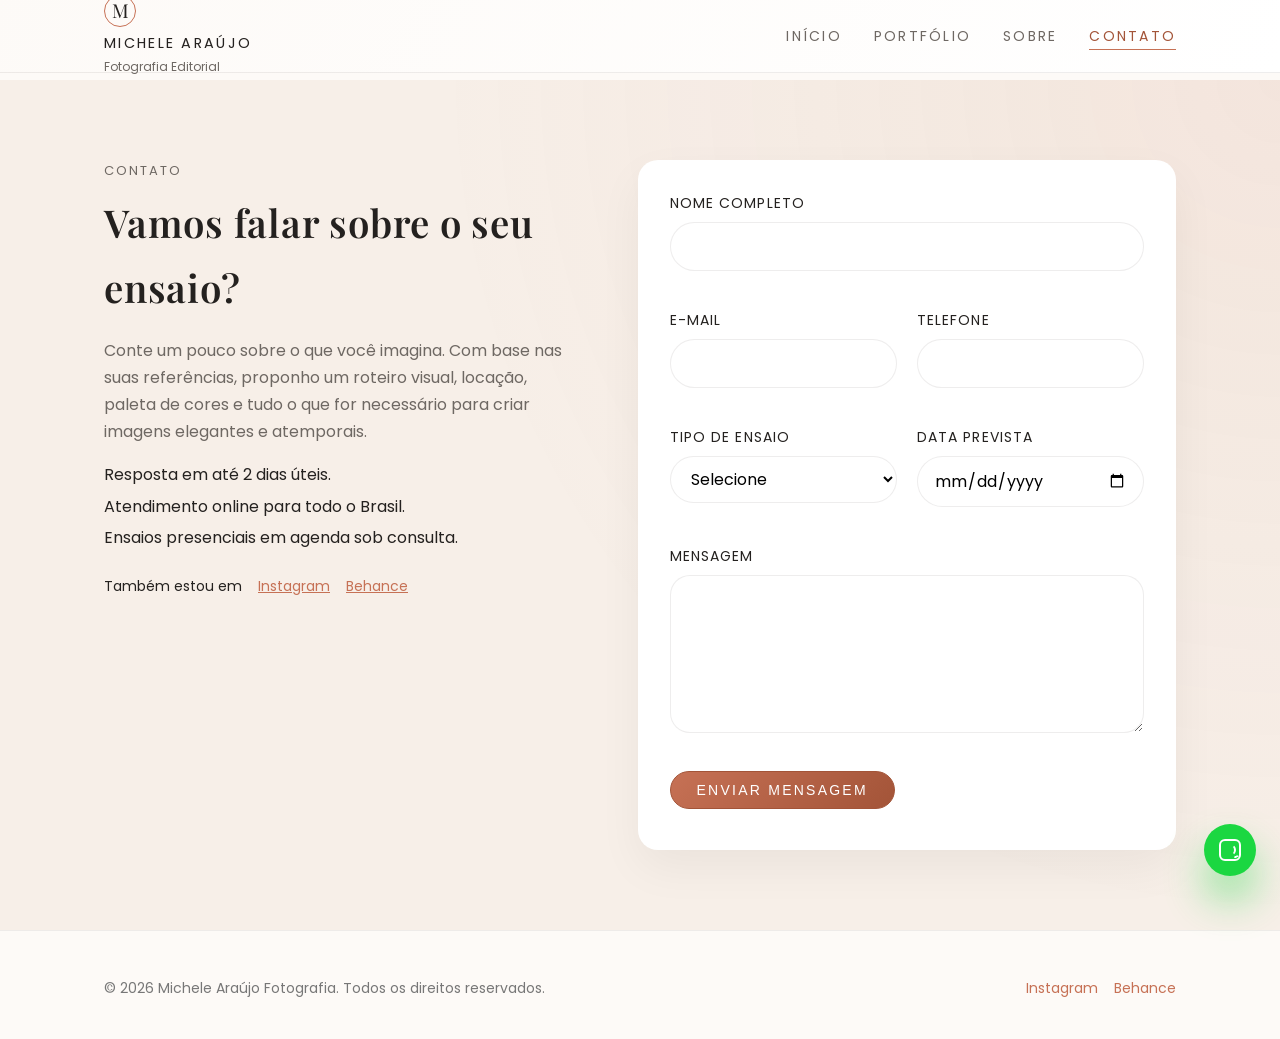
==== contato.html @ 4032d711 "first commit" ====
<!DOCTYPE html>
<html lang="pt-BR">
<head>
  <meta charset="UTF-8">
  <meta http-equiv="X-UA-Compatible" content="IE=edge">
  <meta name="viewport" content="width=device-width, initial-scale=1.0">
  <meta name="description" content="Entre em contato para agendar ensaios, eventos ou projetos editoriais.">
  <title>Contato | Fotografia Editorial</title>

  <link rel="preconnect" href="https://fonts.googleapis.com">
  <link rel="preconnect" href="https://fonts.gstatic.com" crossorigin>
  <link href="https://fonts.googleapis.com/css2?family=Playfair+Display:wght@400;500;600;700&family=Poppins:wght@300;400;500;600&display=swap" rel="stylesheet">

  <link rel="stylesheet" href="css/style.css">
</head>
<body>
  <header class="site-header">
    <div class="container header-inner">
      <a href="index.html" class="logo" aria-label="Ir para a página inicial">
        <span class="logo-mark">M</span>
        <span class="logo-text">Michele Araújo</span>
        <span class="logo-sub">Fotografia Editorial</span>
      </a>

      <button class="nav-toggle" aria-label="Abrir menu" aria-expanded="false">
        <span></span>
        <span></span>
      </button>

      <nav class="main-nav" aria-label="Navegação principal">
        <ul>
          <li><a href="index.html">Início</a></li>
          <li><a href="portfolio.html">Portfólio</a></li>
          <li><a href="sobre.html">Sobre</a></li>
          <li><a href="contato.html" class="active">Contato</a></li>
        </ul>
      </nav>
    </div>
  </header>

  <main>
    <section class="section section-contact-full" aria-label="Formulário de contato">
      <div class="container contact-layout">
        <div class="contact-intro fade-in">
          <p class="section-kicker">Contato</p>
          <h1 class="section-title">Vamos falar sobre o seu ensaio?</h1>
          <p>
            Conte um pouco sobre o que você imagina. Com base nas suas referências, proponho um roteiro visual,
            locação, paleta de cores e tudo o que for necessário para criar imagens elegantes e atemporais.
          </p>
          <ul class="contact-list">
            <li>Resposta em até 2 dias úteis.</li>
            <li>Atendimento online para todo o Brasil.</li>
            <li>Ensaios presenciais em agenda sob consulta.</li>
          </ul>

          <div class="contact-social">
            <span>Também estou em</span>
            <a href="https://www.instagram.com" target="_blank" rel="noopener noreferrer">Instagram</a>
            <a href="https://www.behance.net" target="_blank" rel="noopener noreferrer">Behance</a>
          </div>
        </div>

        <div class="contact-form-wrapper fade-in" style="--delay: 0.1s">
          <form id="contact-form" novalidate>
            <div class="form-group">
              <label for="nome">Nome completo</label>
              <input type="text" id="nome" name="nome" required autocomplete="name">
              <span class="form-error" data-for="nome"></span>
            </div>

            <div class="form-row">
              <div class="form-group">
                <label for="email">E-mail</label>
                <input type="email" id="email" name="email" required autocomplete="email">
                <span class="form-error" data-for="email"></span>
              </div>

              <div class="form-group">
                <label for="telefone">Telefone</label>
                <input type="tel" id="telefone" name="telefone" autocomplete="tel">
                <span class="form-error" data-for="telefone"></span>
              </div>
            </div>

            <div class="form-row">
              <div class="form-group">
                <label for="tipo-ensaio">Tipo de ensaio</label>
                <select id="tipo-ensaio" name="tipo-ensaio" required>
                  <option value="">Selecione</option>
                  <option value="editorial">Ensaio editorial</option>
                  <option value="pessoal">Retrato pessoal / marca pessoal</option>
                  <option value="casamento">Casamento / evento</option>
                  <option value="outro">Outro projeto</option>
                </select>
                <span class="form-error" data-for="tipo-ensaio"></span>
              </div>

              <div class="form-group">
                <label for="data-prevista">Data prevista</label>
                <input type="date" id="data-prevista" name="data-prevista">
                <span class="form-error" data-for="data-prevista"></span>
              </div>
            </div>

            <div class="form-group">
              <label for="mensagem">Mensagem</label>
              <textarea id="mensagem" name="mensagem" rows="5" required></textarea>
              <span class="form-error" data-for="mensagem"></span>
            </div>

            <button type="submit" class="btn-primary">Enviar mensagem</button>
            <p class="form-success" id="form-success" aria-live="polite"></p>
          </form>
        </div>
      </div>
    </section>
  </main>

  <footer class="site-footer">
    <div class="container footer-inner">
      <p>&copy; <span id="footer-year"></span> Michele Araújo Fotografia. Todos os direitos reservados.</p>
      <div class="footer-links">
        <a href="https://www.instagram.com" target="_blank" rel="noopener noreferrer">Instagram</a>
        <a href="https://www.behance.net" target="_blank" rel="noopener noreferrer">Behance</a>
      </div>
    </div>
  </footer>

  <a href="https://wa.me/5500000000000" target="_blank" rel="noopener noreferrer" class="whatsapp-float" aria-label="Conversar pelo WhatsApp">
    <span class="whatsapp-icon"></span>
  </a>

  <div class="lightbox" id="lightbox" aria-hidden="true">
    <button class="lightbox-close" aria-label="Fechar imagem">&times;</button>
    <img src="" alt="Visualização ampliada" class="lightbox-image">
  </div>

  <script src="js/script.js"></script>
</body>
</html>
---- css/style.css ----
/* =========================================================
   Base
   ========================================================= */

:root {
  --bg-page: #fdfaf7;
  --bg-surface: #ffffff;
  --bg-soft: #f7efe8;
  --bg-soft-alt: #f3f6ff;
  --text-main: #24211f;
  --text-muted: #6e6863;
  --accent: #c67155;
  --accent-soft: rgba(198, 113, 85, 0.16);
  --accent-strong: #a35438;
  --border-soft: rgba(44, 33, 28, 0.08);
}

*,
*::before,
*::after {
  box-sizing: border-box;
}

html {
  scroll-behavior: smooth;
}

body {
  margin: 0;
  font-family: "Poppins", system-ui, -apple-system, BlinkMacSystemFont, "Segoe UI", sans-serif;
  font-size: 16px;
  line-height: 1.7;
  color: var(--text-main);
  background-color: var(--bg-page);
  -webkit-font-smoothing: antialiased;
}

img {
  max-width: 100%;
  display: block;
}

a {
  color: var(--accent);
  text-decoration: none;
}

a:hover {
  text-decoration: underline;
}

main {
  padding-top: 80px; /* espaço para o header fixo */
}

/* =========================================================
   Layout helpers
   ========================================================= */

.container {
  width: 100%;
  max-width: 1120px;
  margin: 0 auto;
  padding: 0 24px;
}

.container-wide {
  width: 100%;
  max-width: 1320px;
  margin: 0 auto;
  padding: 0 24px;
}

.container-narrow {
  width: 100%;
  max-width: 840px;
  margin: 0 auto;
  padding: 0 24px;
}

.section {
  padding: 80px 0;
}

.section-header {
  text-align: center;
  margin-bottom: 56px;
}

.section-kicker {
  font-size: 0.8125rem;
  letter-spacing: 0.16em;
  text-transform: uppercase;
  color: var(--accent);
  margin: 0 0 8px;
}

.section-title {
  font-family: "Playfair Display", "Times New Roman", serif;
  font-size: 2.4rem;
  letter-spacing: 0.02em;
  font-weight: 600;
  margin: 0 0 12px;
}

.section-subtitle {
  max-width: 640px;
  margin: 0 auto;
  color: var(--text-muted);
}

/* =========================================================
   Header e navegação
   ========================================================= */

.site-header {
  position: fixed;
  top: 0;
  left: 0;
  right: 0;
  z-index: 50;
  background: linear-gradient(
    120deg,
    rgba(253, 250, 247, 0.98),
    rgba(255, 255, 255, 0.98)
  );
  border-bottom: 1px solid var(--border-soft);
  backdrop-filter: blur(16px);
}

.header-inner {
  display: flex;
  align-items: center;
  justify-content: space-between;
  height: 72px;
}

.logo {
  display: inline-flex;
  flex-direction: column;
  gap: 2px;
  color: var(--text-main);
}

.logo-mark {
  font-family: "Playfair Display", "Times New Roman", serif;
  font-size: 1.2rem;
  border: 1px solid var(--accent);
  border-radius: 999px;
  width: 32px;
  height: 32px;
  display: inline-flex;
  align-items: center;
  justify-content: center;
  margin-bottom: 2px;
}

.logo-text {
  font-size: 0.9rem;
  letter-spacing: 0.16em;
  text-transform: uppercase;
}

.logo-sub {
  font-size: 0.75rem;
  color: var(--text-muted);
}

.main-nav ul {
  list-style: none;
  display: flex;
  align-items: center;
  gap: 32px;
  margin: 0;
  padding: 0;
}

.main-nav a {
  font-size: 0.875rem;
  letter-spacing: 0.16em;
  text-transform: uppercase;
  color: var(--text-muted);
  position: relative;
  padding-bottom: 4px;
}

.main-nav a::after {
  content: "";
  position: absolute;
  left: 0;
  bottom: 0;
  height: 1px;
  width: 0;
  background-color: var(--accent);
  transition: width 0.25s ease;
}

.main-nav a:hover::after {
  width: 100%;
}

.main-nav a.active {
  color: var(--accent-strong);
}

.main-nav a.active::after {
  width: 100%;
}

.nav-toggle {
  display: none;
  width: 36px;
  height: 36px;
  border-radius: 999px;
  border: 1px solid var(--border-soft);
  background-color: transparent;
  align-items: center;
  justify-content: center;
  padding: 0;
  cursor: pointer;
}

.nav-toggle span {
  width: 18px;
  height: 1px;
  background-color: var(--text-main);
  display: block;
  transition: transform 0.2s ease, opacity 0.2s ease, translate 0.2s ease;
}

.nav-toggle span + span {
  margin-top: 5px;
}

.nav-toggle.is-open span:first-child {
  transform: rotate(45deg);
  translate: 0 3px;
}

.nav-toggle.is-open span:last-child {
  transform: rotate(-45deg);
  translate: 0 -3px;
}

/* =========================================================
   Hero grid (home)
   ========================================================= */

.hero-grid-section {
  padding-top: 96px;
  padding-bottom: 40px;
}

.hero-grid {
  display: grid;
  grid-template-columns: repeat(4, minmax(0, 1fr));
  grid-auto-rows: minmax(160px, 1fr);
  gap: 16px;
}

.hero-grid-item {
  overflow: hidden;
  border-radius: 18px;
  background:
    radial-gradient(circle at 0% 0%, rgba(198, 113, 85, 0.06), transparent 55%),
    #f7f4f1;
  position: relative;
}

.hero-grid-item img {
  width: 100%;
  height: 100%;
  object-fit: cover;
  transform: scale(1.01);
  transition: transform 0.6s ease, filter 0.4s ease;
}

.hero-grid-item:hover img {
  transform: scale(1.05);
  filter: saturate(1.1) contrast(1.03);
}

/* =========================================================
   Cards de trabalhos
   ========================================================= */

.works-grid {
  display: grid;
  grid-template-columns: repeat(3, minmax(0, 1fr));
  gap: 40px;
}

.work-card {
  display: flex;
  flex-direction: column;
  gap: 16px;
}

.work-image-link {
  display: block;
  border-radius: 18px;
  overflow: hidden;
  background-color: #f6f0ea;
}

.work-image-link img {
  width: 100%;
  height: 100%;
  max-height: 340px;
  object-fit: cover;
  transform: scale(1.01);
  transition: transform 0.6s ease, filter 0.4s ease;
}

.work-image-link:hover img {
  transform: scale(1.04);
  filter: saturate(1.15) contrast(1.05);
}

.work-content {
  display: flex;
  flex-direction: column;
  gap: 4px;
}

.work-title {
  font-family: "Playfair Display", "Times New Roman", serif;
  font-size: 1.6rem;
  margin: 0;
}

.work-title a {
  text-decoration: none;
}

.work-meta {
  font-size: 0.8125rem;
  text-transform: uppercase;
  letter-spacing: 0.16em;
  color: var(--accent);
}

.work-description {
  margin-top: 8px;
  color: var(--text-muted);
}

.text-link {
  display: inline-flex;
  align-items: center;
  gap: 4px;
  font-size: 0.875rem;
  text-transform: uppercase;
  letter-spacing: 0.16em;
  color: var(--accent-strong);
  margin-top: 12px;
  position: relative;
}

.text-link::after {
  content: "";
  position: absolute;
  left: 0;
  bottom: -2px;
  height: 1px;
  width: 100%;
  background-color: var(--accent-strong);
  transform-origin: left;
  transform: scaleX(0);
  transition: transform 0.25s ease;
}

.text-link:hover::after {
  transform: scaleX(1);
}

/* =========================================================
   Depoimentos
   ========================================================= */

.section-testimonials {
  border-top: 1px solid var(--border-soft);
  border-bottom: 1px solid var(--border-soft);
  background: radial-gradient(circle at 0% 0%, rgba(198, 113, 85, 0.04), transparent 60%), var(--bg-surface);
}

.testimonials-grid {
  display: grid;
  grid-template-columns: repeat(3, minmax(0, 1fr));
  gap: 40px;
}

.testimonial-card {
  display: flex;
  flex-direction: column;
  gap: 16px;
}

.testimonial-avatar {
  width: 64px;
  height: 64px;
  border-radius: 999px;
  object-fit: cover;
}

.testimonial-name {
  font-weight: 500;
  margin: 0;
}

.testimonial-role {
  font-size: 0.8125rem;
  text-transform: uppercase;
  letter-spacing: 0.16em;
  color: #999999;
  margin-bottom: 8px;
}

.testimonial-text {
  color: var(--text-muted);
}

/* =========================================================
   Contato (home preview)
   ========================================================= */

.section-contact-preview {
  padding-top: 72px;
  padding-bottom: 88px;
}

.contact-preview {
  display: flex;
  align-items: flex-start;
  justify-content: space-between;
  gap: 40px;
  border-radius: 28px;
  padding: 40px 40px 36px;
  background: radial-gradient(circle at 10% 0%, rgba(198, 113, 85, 0.12), transparent 55%), var(--bg-soft);
}

.contact-preview .section-title {
  font-size: 2rem;
}

.contact-preview p {
  margin: 0 0 16px;
  color: var(--text-muted);
}

.contact-preview-actions {
  display: flex;
  flex-direction: column;
  gap: 12px;
  align-items: flex-start;
}

/* =========================================================
   Páginas internas: Sobre, Contato
   ========================================================= */

.about-layout {
  display: grid;
  grid-template-columns: minmax(0, 1.2fr) minmax(0, 1.6fr);
  gap: 72px;
  align-items: center;
}

.about-photo img {
  border-radius: 24px;
  object-fit: cover;
}

.about-text p {
  margin-top: 0;
  margin-bottom: 16px;
  color: var(--text-muted);
}

.about-list {
  list-style: none;
  padding: 0;
  margin: 16px 0 32px;
}

.about-list li {
  margin-bottom: 4px;
}

.section-contact-full {
  background: radial-gradient(circle at 100% 0, rgba(198, 113, 85, 0.08), transparent 55%), var(--bg-soft);
}

.contact-layout {
  display: grid;
  grid-template-columns: minmax(0, 1.2fr) minmax(0, 1.4fr);
  gap: 72px;
  align-items: flex-start;
}

.contact-intro p {
  color: var(--text-muted);
}

.contact-list {
  list-style: none;
  padding: 0;
  margin: 16px 0 24px;
}

.contact-list li {
  margin-bottom: 4px;
}

.contact-social {
  display: flex;
  flex-wrap: wrap;
  align-items: center;
  gap: 16px;
  margin-top: 8px;
  font-size: 0.875rem;
}

.contact-social a {
  text-decoration: underline;
}

/* Formulário */

.contact-form-wrapper {
  background-color: var(--bg-surface);
  border-radius: 20px;
  padding: 32px 32px 28px;
  box-shadow: 0 18px 45px rgba(0, 0, 0, 0.05);
}

form {
  margin: 0;
}

.form-row {
  display: grid;
  grid-template-columns: repeat(2, minmax(0, 1fr));
  gap: 20px;
}

.form-group {
  display: flex;
  flex-direction: column;
  gap: 6px;
  margin-bottom: 16px;
}

label {
  font-size: 0.875rem;
  letter-spacing: 0.08em;
  text-transform: uppercase;
}

input,
select,
textarea {
  border-radius: 999px;
  border: 1px solid var(--border-soft);
  padding: 10px 16px;
  font: inherit;
  outline: none;
  background-color: #ffffff;
  transition: border-color 0.15s ease, box-shadow 0.15s ease, background-color 0.15s ease;
}

textarea {
  border-radius: 20px;
  resize: vertical;
  min-height: 120px;
}

input:focus,
select:focus,
textarea:focus {
  border-color: var(--accent);
  box-shadow: 0 0 0 1px var(--accent-soft);
}

.form-error {
  font-size: 0.75rem;
  color: #b3261e;
  min-height: 16px;
}

.form-success {
  font-size: 0.85rem;
  color: #1b7f3b;
  margin-top: 12px;
}

/* Botões */

.btn-primary {
  display: inline-flex;
  align-items: center;
  justify-content: center;
  padding: 10px 26px;
  border-radius: 999px;
  border: 1px solid var(--accent-strong);
  background: linear-gradient(135deg, var(--accent), var(--accent-strong));
  color: #ffffff;
  font-size: 0.875rem;
  letter-spacing: 0.16em;
  text-transform: uppercase;
  cursor: pointer;
  transition: background 0.2s ease, color 0.2s ease, transform 0.1s ease, box-shadow 0.1s ease;
}

.btn-primary:hover {
  background: linear-gradient(135deg, #ffffff, #fff5f1);
  color: var(--accent-strong);
  box-shadow: 0 16px 30px rgba(198, 113, 85, 0.35);
  transform: translateY(-1px);
}

.btn-primary:active {
  transform: translateY(0);
  box-shadow: none;
}

/* =========================================================
   Páginas de trabalho individual
   ========================================================= */

.work-hero {
  padding-top: 96px;
  padding-bottom: 40px;
}

.work-hero-image img {
  border-radius: 24px;
  max-height: 520px;
  width: 100%;
  object-fit: cover;
}

.work-hero-text {
  margin-top: 32px;
}

.work-hero-text p {
  color: var(--text-muted);
}

.work-gallery-section {
  padding-top: 24px;
}

.work-gallery {
  display: grid;
  grid-template-columns: repeat(3, minmax(0, 1fr));
  gap: 20px;
}

.work-gallery-item img {
  border-radius: 16px;
  width: 100%;
  height: 100%;
  object-fit: cover;
  cursor: zoom-in;
}

.section-work-nav {
  border-top: 1px solid rgba(0, 0, 0, 0.04);
}

.work-nav {
  display: flex;
  align-items: center;
  justify-content: space-between;
  gap: 16px;
}

.work-nav-links {
  display: flex;
  align-items: center;
  gap: 20px;
}

.work-nav-disabled {
  font-size: 0.875rem;
  color: #bbbbbb;
  letter-spacing: 0.16em;
  text-transform: uppercase;
}

/* =========================================================
   Footer
   ========================================================= */

.site-footer {
  border-top: 1px solid rgba(0, 0, 0, 0.06);
  padding: 32px 0 24px;
}

.footer-inner {
  display: flex;
  align-items: center;
  justify-content: space-between;
  gap: 16px;
  font-size: 0.875rem;
  color: #777777;
}

.footer-links {
  display: flex;
  gap: 16px;
}

.footer-links a {
  text-decoration: none;
}

.footer-links a:hover {
  text-decoration: underline;
}

/* =========================================================
   Botão flutuante WhatsApp
   ========================================================= */

.whatsapp-float {
  position: fixed;
  right: 24px;
  bottom: 24px;
  width: 52px;
  height: 52px;
  border-radius: 999px;
  background-color: #1bd741;
  box-shadow: 0 24px 40px rgba(27, 215, 65, 0.45);
  display: flex;
  align-items: center;
  justify-content: center;
  z-index: 40;
  transition: transform 0.15s ease, box-shadow 0.15s ease;
}

.whatsapp-float:hover {
  transform: translateY(-2px);
  box-shadow: 0 28px 50px rgba(27, 215, 65, 0.6);
}

.whatsapp-icon {
  width: 22px;
  height: 22px;
  border-radius: 6px;
  border: 2px solid #ffffff;
  position: relative;
}

.whatsapp-icon::before,
.whatsapp-icon::after {
  content: "";
  position: absolute;
  border-radius: 999px;
  border: 2px solid #ffffff;
}

.whatsapp-icon::before {
  width: 12px;
  height: 12px;
  border-top-color: transparent;
  border-left-color: transparent;
  border-bottom-color: transparent;
  top: 3px;
  left: 3px;
}

.whatsapp-icon::after {
  width: 7px;
  height: 7px;
  border-top-color: transparent;
  border-left-color: transparent;
  border-right-color: transparent;
  bottom: 1px;
  right: 0;
  transform: rotate(-20deg);
}

/* =========================================================
   Lightbox
   ========================================================= */

.lightbox {
  position: fixed;
  inset: 0;
  background-color: rgba(0, 0, 0, 0.86);
  display: flex;
  align-items: center;
  justify-content: center;
  padding: 32px;
  opacity: 0;
  visibility: hidden;
  transition: opacity 0.2s ease, visibility 0.2s ease;
  z-index: 60;
}

.lightbox.is-open {
  opacity: 1;
  visibility: visible;
}

.lightbox-image {
  max-width: 100%;
  max-height: 100%;
  border-radius: 16px;
  object-fit: contain;
}

.lightbox-close {
  position: absolute;
  top: 18px;
  right: 24px;
  border: none;
  background-color: transparent;
  color: #ffffff;
  font-size: 2rem;
  cursor: pointer;
}

/* =========================================================
   Animações suaves (fade-in)
   ========================================================= */

.fade-in {
  opacity: 0;
  transform: translateY(12px);
  transition: opacity 0.6s ease, transform 0.6s ease;
  transition-delay: var(--delay, 0s);
}

.fade-in.is-visible {
  opacity: 1;
  transform: translateY(0);
}

/* =========================================================
   Responsividade
   ========================================================= */

@media (max-width: 1024px) {
  .hero-grid {
    grid-template-columns: repeat(3, minmax(0, 1fr));
  }

  .works-grid,
  .testimonials-grid {
    grid-template-columns: repeat(2, minmax(0, 1fr));
  }

  .about-layout,
  .contact-layout {
    grid-template-columns: minmax(0, 1fr);
  }

  .contact-preview {
    flex-direction: column;
  }
}

@media (max-width: 768px) {
  .header-inner {
    height: 68px;
  }

  .nav-toggle {
    display: inline-flex;
  }

  .main-nav {
    position: absolute;
    inset: 68px 16px auto;
    border-radius: 18px;
    background-color: #ffffff;
    box-shadow: 0 26px 60px rgba(0, 0, 0, 0.14);
    padding: 16px 20px;
    opacity: 0;
    transform: translateY(-8px);
    pointer-events: none;
    transition: opacity 0.18s ease, transform 0.18s ease;
  }

  .main-nav.is-open {
    opacity: 1;
    transform: translateY(0);
    pointer-events: auto;
  }

  .main-nav ul {
    flex-direction: column;
    align-items: flex-start;
    gap: 14px;
  }

  .hero-grid {
    grid-template-columns: repeat(2, minmax(0, 1fr)); /* obrigatório: 2 colunas no mobile */
  }

  .works-grid,
  .testimonials-grid {
    grid-template-columns: minmax(0, 1fr);
  }

  .work-gallery {
    grid-template-columns: repeat(2, minmax(0, 1fr)); /* 2 colunas na galeria mobile */
  }

  .section {
    padding: 64px 0;
  }

  .section-title {
    font-size: 2rem;
  }

  .contact-form-wrapper {
    padding: 24px 20px 20px;
  }

  .form-row {
    grid-template-columns: minmax(0, 1fr);
  }

  .footer-inner {
    flex-direction: column;
    align-items: flex-start;
  }
}

@media (max-width: 520px) {
  .container,
  .container-wide,
  .container-narrow {
    padding: 0 18px;
  }

  main {
    padding-top: 72px;
  }

  .whatsapp-float {
    right: 18px;
    bottom: 18px;
  }
}
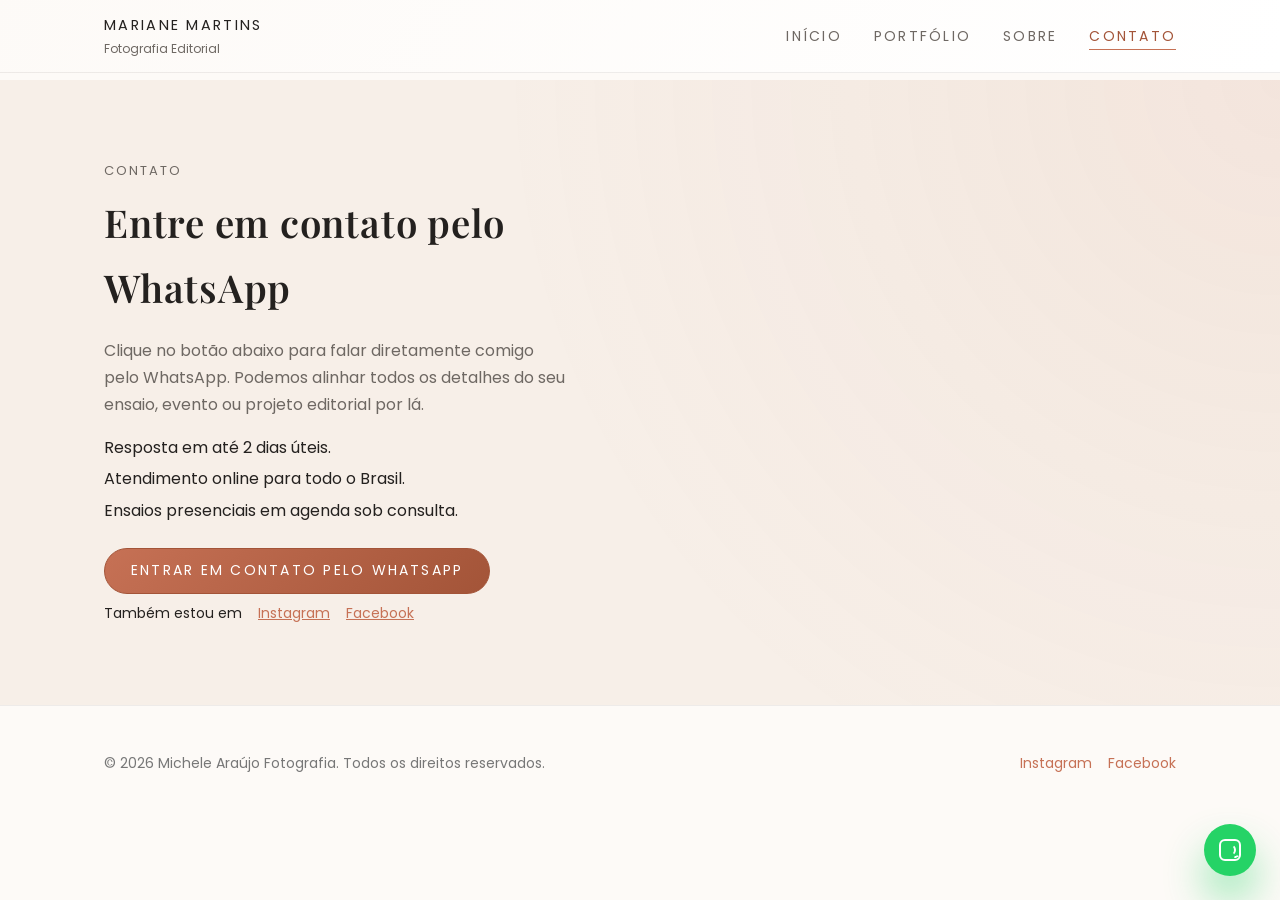
==== commit 2ad3c543: "fix contatos, e images zoom" ====
--- a/contato.html
+++ b/contato.html
@@ -17,15 +17,9 @@
   <header class="site-header">
     <div class="container header-inner">
       <a href="index.html" class="logo" aria-label="Ir para a página inicial">
-        <span class="logo-mark">M</span>
-        <span class="logo-text">Michele Araújo</span>
+        <span class="logo-text">MARIANE MARTINS</span>
         <span class="logo-sub">Fotografia Editorial</span>
       </a>
-
-      <button class="nav-toggle" aria-label="Abrir menu" aria-expanded="false">
-        <span></span>
-        <span></span>
-      </button>
 
       <nav class="main-nav" aria-label="Navegação principal">
         <ul>
@@ -35,18 +29,25 @@
           <li><a href="contato.html" class="active">Contato</a></li>
         </ul>
       </nav>
+
+      
+
+      <button class="nav-toggle" aria-label="Abrir menu" aria-expanded="false">
+        <span></span>
+        <span></span>
+      </button>
     </div>
   </header>
 
   <main>
-    <section class="section section-contact-full" aria-label="Formulário de contato">
+    <section class="section section-contact-full" aria-label="Contato pelo WhatsApp">
       <div class="container contact-layout">
         <div class="contact-intro fade-in">
           <p class="section-kicker">Contato</p>
-          <h1 class="section-title">Vamos falar sobre o seu ensaio?</h1>
+          <h1 class="section-title">Entre em contato pelo WhatsApp</h1>
           <p>
-            Conte um pouco sobre o que você imagina. Com base nas suas referências, proponho um roteiro visual,
-            locação, paleta de cores e tudo o que for necessário para criar imagens elegantes e atemporais.
+            Clique no botão abaixo para falar diretamente comigo pelo WhatsApp. 
+            Podemos alinhar todos os detalhes do seu ensaio, evento ou projeto editorial por lá.
           </p>
           <ul class="contact-list">
             <li>Resposta em até 2 dias úteis.</li>
@@ -54,64 +55,15 @@
             <li>Ensaios presenciais em agenda sob consulta.</li>
           </ul>
 
+          <a href="https://wa.me/5511996380271?text=vim%20do%20seu%20site%2C%20e%20tenho%20interesse!" class="btn-primary" target="_blank" rel="noopener noreferrer">
+            Entrar em contato pelo WhatsApp
+          </a>
+
           <div class="contact-social">
             <span>Também estou em</span>
-            <a href="https://www.instagram.com" target="_blank" rel="noopener noreferrer">Instagram</a>
-            <a href="https://www.behance.net" target="_blank" rel="noopener noreferrer">Behance</a>
+            <a href="https://www.instagram.com/maremartins/" target="_blank" rel="noopener noreferrer">Instagram</a>
+            <a href="https://www.facebook.com/mariane.martins.92" target="_blank" rel="noopener noreferrer">Facebook</a>
           </div>
-        </div>
-
-        <div class="contact-form-wrapper fade-in" style="--delay: 0.1s">
-          <form id="contact-form" novalidate>
-            <div class="form-group">
-              <label for="nome">Nome completo</label>
-              <input type="text" id="nome" name="nome" required autocomplete="name">
-              <span class="form-error" data-for="nome"></span>
-            </div>
-
-            <div class="form-row">
-              <div class="form-group">
-                <label for="email">E-mail</label>
-                <input type="email" id="email" name="email" required autocomplete="email">
-                <span class="form-error" data-for="email"></span>
-              </div>
-
-              <div class="form-group">
-                <label for="telefone">Telefone</label>
-                <input type="tel" id="telefone" name="telefone" autocomplete="tel">
-                <span class="form-error" data-for="telefone"></span>
-              </div>
-            </div>
-
-            <div class="form-row">
-              <div class="form-group">
-                <label for="tipo-ensaio">Tipo de ensaio</label>
-                <select id="tipo-ensaio" name="tipo-ensaio" required>
-                  <option value="">Selecione</option>
-                  <option value="editorial">Ensaio editorial</option>
-                  <option value="pessoal">Retrato pessoal / marca pessoal</option>
-                  <option value="casamento">Casamento / evento</option>
-                  <option value="outro">Outro projeto</option>
-                </select>
-                <span class="form-error" data-for="tipo-ensaio"></span>
-              </div>
-
-              <div class="form-group">
-                <label for="data-prevista">Data prevista</label>
-                <input type="date" id="data-prevista" name="data-prevista">
-                <span class="form-error" data-for="data-prevista"></span>
-              </div>
-            </div>
-
-            <div class="form-group">
-              <label for="mensagem">Mensagem</label>
-              <textarea id="mensagem" name="mensagem" rows="5" required></textarea>
-              <span class="form-error" data-for="mensagem"></span>
-            </div>
-
-            <button type="submit" class="btn-primary">Enviar mensagem</button>
-            <p class="form-success" id="form-success" aria-live="polite"></p>
-          </form>
         </div>
       </div>
     </section>
@@ -121,13 +73,13 @@
     <div class="container footer-inner">
       <p>&copy; <span id="footer-year"></span> Michele Araújo Fotografia. Todos os direitos reservados.</p>
       <div class="footer-links">
-        <a href="https://www.instagram.com" target="_blank" rel="noopener noreferrer">Instagram</a>
-        <a href="https://www.behance.net" target="_blank" rel="noopener noreferrer">Behance</a>
+        <a href="https://www.instagram.com/maremartins/" target="_blank" rel="noopener noreferrer">Instagram</a>
+        <a href="https://www.facebook.com/mariane.martins.92" target="_blank" rel="noopener noreferrer">Facebook</a>
       </div>
     </div>
   </footer>
 
-  <a href="https://wa.me/5500000000000" target="_blank" rel="noopener noreferrer" class="whatsapp-float" aria-label="Conversar pelo WhatsApp">
+  <a href="https://wa.me/5511996380271?text=vim%20do%20seu%20site%2C%20e%20tenho%20interesse!" target="_blank" rel="noopener noreferrer" class="whatsapp-float" aria-label="Conversar pelo WhatsApp">
     <span class="whatsapp-icon"></span>
   </a>
 
--- a/css/style.css
+++ b/css/style.css
@@ -132,6 +132,7 @@
   display: flex;
   align-items: center;
   justify-content: space-between;
+  gap: 24px;
   height: 72px;
 }
 
@@ -164,6 +165,48 @@
 .logo-sub {
   font-size: 0.75rem;
   color: var(--text-muted);
+}
+
+/* Ações no header (redes sociais) */
+
+.header-social {
+  display: flex;
+  align-items: center;
+  gap: 10px;
+}
+
+.header-icon {
+  width: 32px;
+  height: 32px;
+  border-radius: 999px;
+  border: 1px solid var(--border-soft);
+  display: inline-flex;
+  align-items: center;
+  justify-content: center;
+  background-color: #ffffff;
+  color: var(--text-main);
+  text-decoration: none;
+  font-size: 0.75rem;
+  letter-spacing: 0.08em;
+  text-transform: uppercase;
+  transition: background-color 0.18s ease, color 0.18s ease, box-shadow 0.18s ease, transform 0.12s ease;
+}
+
+.header-icon:hover {
+  transform: translateY(-1px);
+  box-shadow: 0 8px 18px rgba(0, 0, 0, 0.08);
+}
+
+.header-icon--whatsapp {
+  color: #128c7e;
+}
+
+.header-icon--instagram {
+  color: #e1306c;
+}
+
+.header-icon--facebook {
+  color: #1877f2;
 }
 
 .main-nav ul {
@@ -301,12 +344,12 @@
   border-radius: 18px;
   overflow: hidden;
   background-color: #f6f0ea;
+  aspect-ratio: 4 / 5;
 }
 
 .work-image-link img {
   width: 100%;
   height: 100%;
-  max-height: 340px;
   object-fit: cover;
   transform: scale(1.01);
   transition: transform 0.6s ease, filter 0.4s ease;
@@ -655,14 +698,29 @@
 .work-gallery {
   display: grid;
   grid-template-columns: repeat(3, minmax(0, 1fr));
-  gap: 20px;
+  gap: 0;
+}
+
+.work-gallery-item {
+  margin: 0;
+  padding: 0;
+  position: relative;
+  overflow: hidden;
+  aspect-ratio: 3 / 4;
 }
 
 .work-gallery-item img {
-  border-radius: 16px;
+  border-radius: 0;
   width: 100%;
   height: 100%;
+  border: 2px solid #ffffff;
+  box-sizing: border-box;
+  cursor: zoom-in;
   object-fit: cover;
+}
+
+/* Classe aplicada via JavaScript em todas as fotos dentro de <main> */
+.js-zoomable-photo {
   cursor: zoom-in;
 }
 
@@ -732,8 +790,8 @@
   width: 52px;
   height: 52px;
   border-radius: 999px;
-  background-color: #1bd741;
-  box-shadow: 0 24px 40px rgba(27, 215, 65, 0.45);
+  background-color: #25d366;
+  box-shadow: 0 24px 40px rgba(37, 211, 102, 0.45);
   display: flex;
   align-items: center;
   justify-content: center;
@@ -743,7 +801,7 @@
 
 .whatsapp-float:hover {
   transform: translateY(-2px);
-  box-shadow: 0 28px 50px rgba(27, 215, 65, 0.6);
+  box-shadow: 0 28px 50px rgba(37, 211, 102, 0.6);
 }
 
 .whatsapp-icon {
@@ -871,6 +929,10 @@
 
   .nav-toggle {
     display: inline-flex;
+  }
+
+  .header-social {
+    display: none;
   }
 
   .main-nav {
